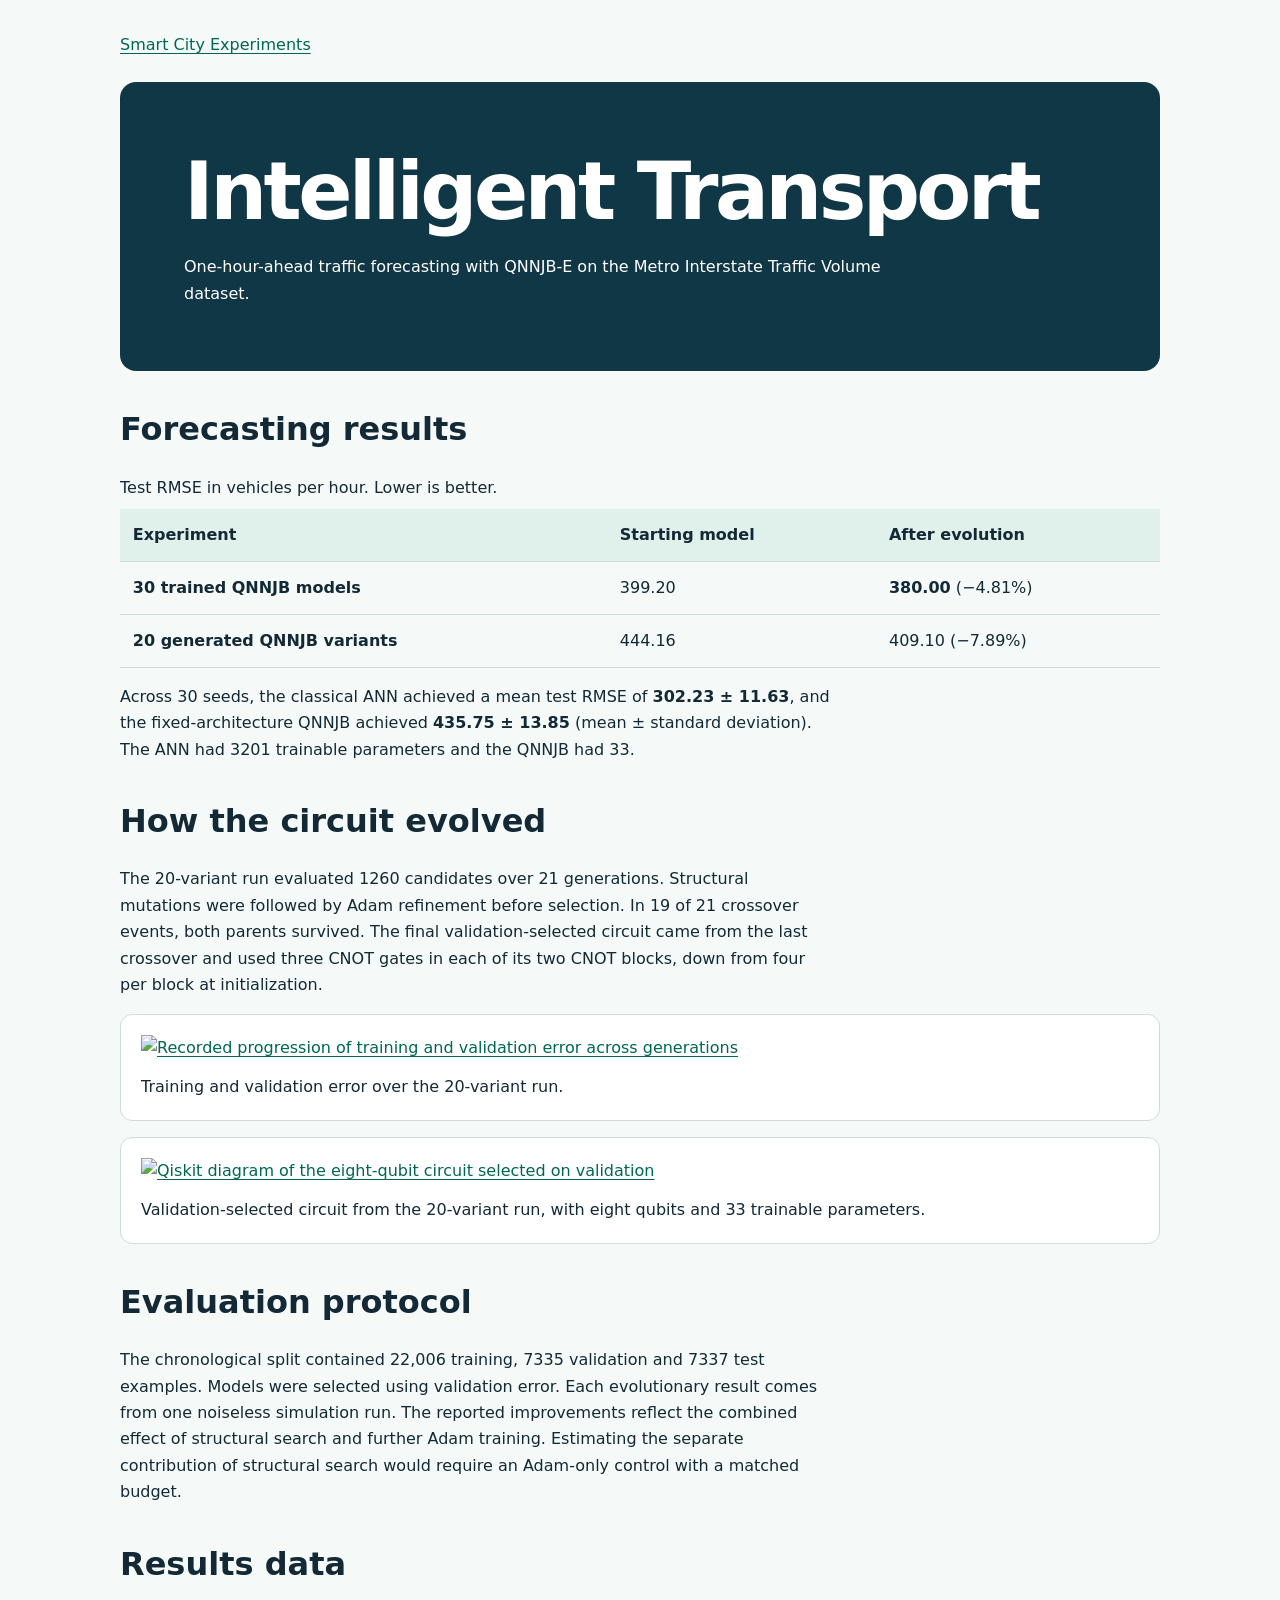
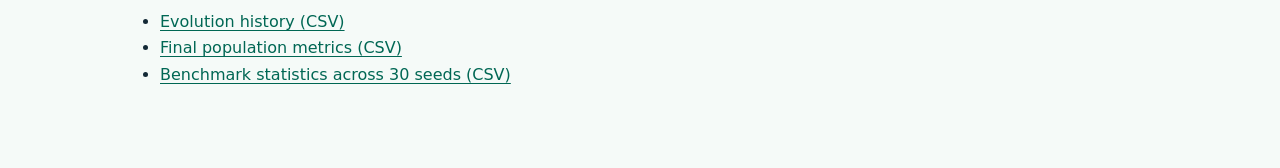
==== experiments/intelligent-transport/index.html @ 397f69bf "Add index.html for Intelligent Transport experiment This HTML file presents an intelligent transport" ====
<!doctype html>
<html lang="en">
<head>
<meta charset="utf-8">
<meta name="viewport" content="width=device-width, initial-scale=1">
<meta name="description" content="One-hour-ahead traffic forecasting with QNNJB-E on the Metro Interstate Traffic Volume dataset.">
<title>Intelligent Transport | Smart City Experiments</title>
<link rel="stylesheet" href="../../style.css">
</head>
<body>
<main>
<nav aria-label="Site"><a href="../../">Smart City Experiments</a></nav>
<header class="hero">
<h1>Intelligent Transport</h1>
<p>One-hour-ahead traffic forecasting with QNNJB-E on the Metro Interstate Traffic Volume dataset.</p>
</header>
<section aria-labelledby="results">
<h2 id="results">Forecasting results</h2>
<div class="table" tabindex="0" role="region" aria-label="Test RMSE comparison">
<table>
<caption>Test RMSE in vehicles per hour. Lower is better.</caption>
<thead><tr><th scope="col">Experiment</th><th scope="col">Starting model</th><th scope="col">After evolution</th></tr></thead>
<tbody>
<tr><th scope="row">30 trained QNNJB models</th><td>399.20</td><td><strong>380.00</strong> (−4.81%)</td></tr>
<tr><th scope="row">20 generated QNNJB variants</th><td>444.16</td><td>409.10 (−7.89%)</td></tr>
</tbody>
</table>
</div>
<p>Across 30 seeds, the classical ANN achieved a mean test RMSE of <strong>302.23 ± 11.63</strong>, and the fixed-architecture QNNJB achieved <strong>435.75 ± 13.85</strong> (mean ± standard deviation). The ANN had 3201 trainable parameters and the QNNJB had 33.</p>
</section>
<section aria-labelledby="evolution">
<h2 id="evolution">How the circuit evolved</h2>
<p>The 20-variant run evaluated 1260 candidates over 21 generations. Structural mutations were followed by Adam refinement before selection. In 19 of 21 crossover events, both parents survived. The final validation-selected circuit came from the last crossover and used three CNOT gates in each of its two CNOT blocks, down from four per block at initialization.</p>
<figure>
<a href="evolution_progress.png"><img src="evolution_progress.png" alt="Recorded progression of training and validation error across generations"></a>
<figcaption>Training and validation error over the 20-variant run.</figcaption>
</figure>
<figure>
<a href="winner_Qiskit.png"><img src="winner_Qiskit.png" alt="Qiskit diagram of the eight-qubit circuit selected on validation"></a>
<figcaption>Validation-selected circuit from the 20-variant run, with eight qubits and 33 trainable parameters.</figcaption>
</figure>
</section>
<section aria-labelledby="protocol">
<h2 id="protocol">Evaluation protocol</h2>
<p>The chronological split contained 22,006 training, 7335 validation and 7337 test examples. Models were selected using validation error. Each evolutionary result comes from one noiseless simulation run. The reported improvements reflect the combined effect of structural search and further Adam training. Estimating the separate contribution of structural search would require an Adam-only control with a matched budget.</p>
</section>
<section aria-labelledby="downloads">
<h2 id="downloads">Results data</h2>
<ul>
<li><a href="history.csv" download>Evolution history (CSV)</a></li>
<li><a href="final_population_metrics.csv" download>Final population metrics (CSV)</a></li>
<li><a href="statistics.csv" download>Benchmark statistics across 30 seeds (CSV)</a></li>
</ul>
</section>
</main>
</body>
</html>
---- style.css ----
:root{color-scheme:light;--ink:#132936;--accent:#006754;--line:#ccdcd8;--paper:#f5faf8}
*{box-sizing:border-box}
body{margin:0;background:var(--paper);color:var(--ink);font:1rem/1.65 system-ui,sans-serif}
main{width:min(100% - 2rem,65rem);margin:auto;padding:2rem 0 4rem}
.hero{background:#103746;color:white;padding:clamp(1.5rem,6vw,4rem);border-radius:1rem;margin:1.5rem 0 2.5rem}
h1,h2,h3{line-height:1.15;margin-top:0}
h1{font-size:clamp(2.4rem,7vw,5rem);letter-spacing:-.045em;margin-bottom:1rem}
h2{font-size:clamp(1.5rem,4vw,2rem)}
h3{font-size:1.45rem;margin-bottom:.5rem}
p{max-width:70ch}
.hero p,.card p{margin-bottom:0}
section{margin-top:2.5rem}
a{color:var(--accent);text-underline-offset:.2em}
a:focus-visible,[tabindex]:focus-visible{outline:3px solid var(--accent);outline-offset:4px}
.card,figure{padding:1.25rem;border:1px solid var(--line);border-radius:.75rem;background:white}
figure{margin:1rem 0}
figure img{display:block;width:100%;height:auto}
figcaption{margin-top:.75rem}
.table{overflow:auto}
table{width:100%;border-collapse:collapse;text-align:left}
caption{text-align:left;margin-bottom:.5rem}
th,td{padding:.8rem;border-bottom:1px solid var(--line)}
thead{background:#e0f0eb}
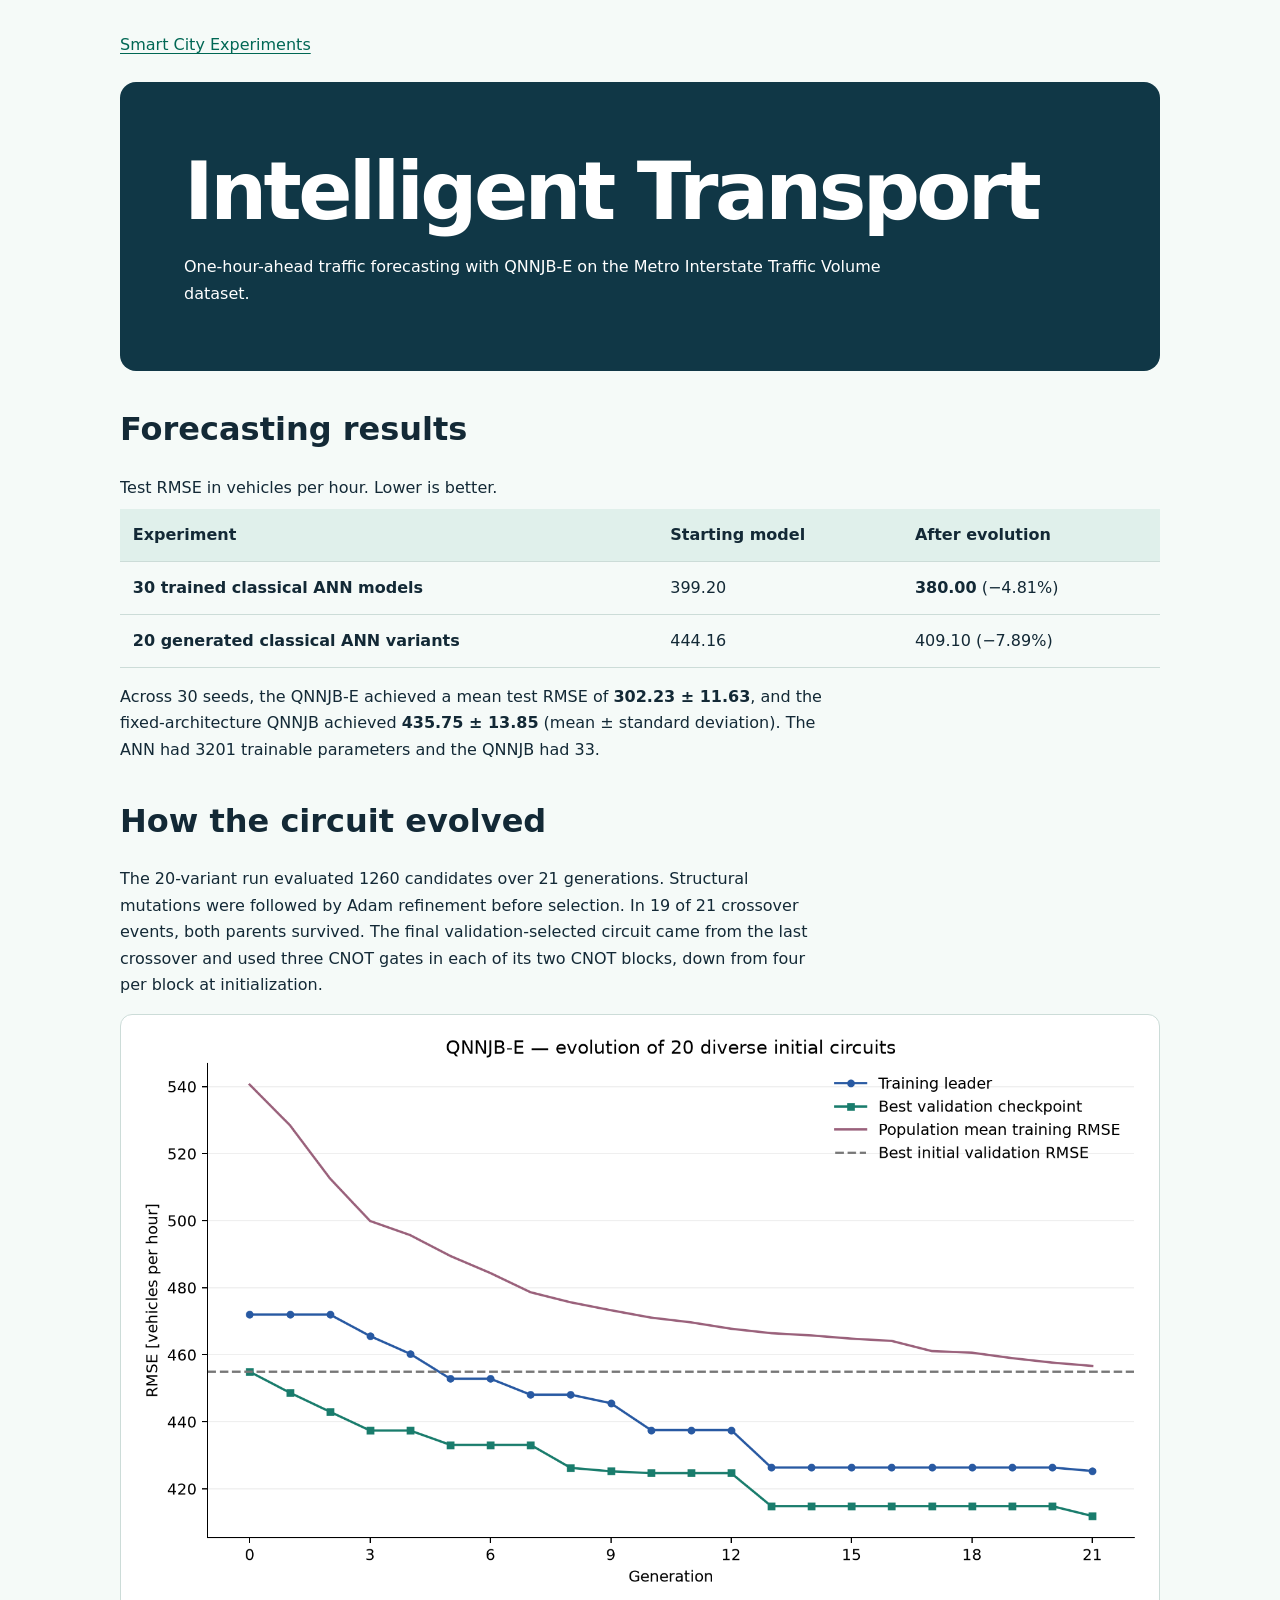
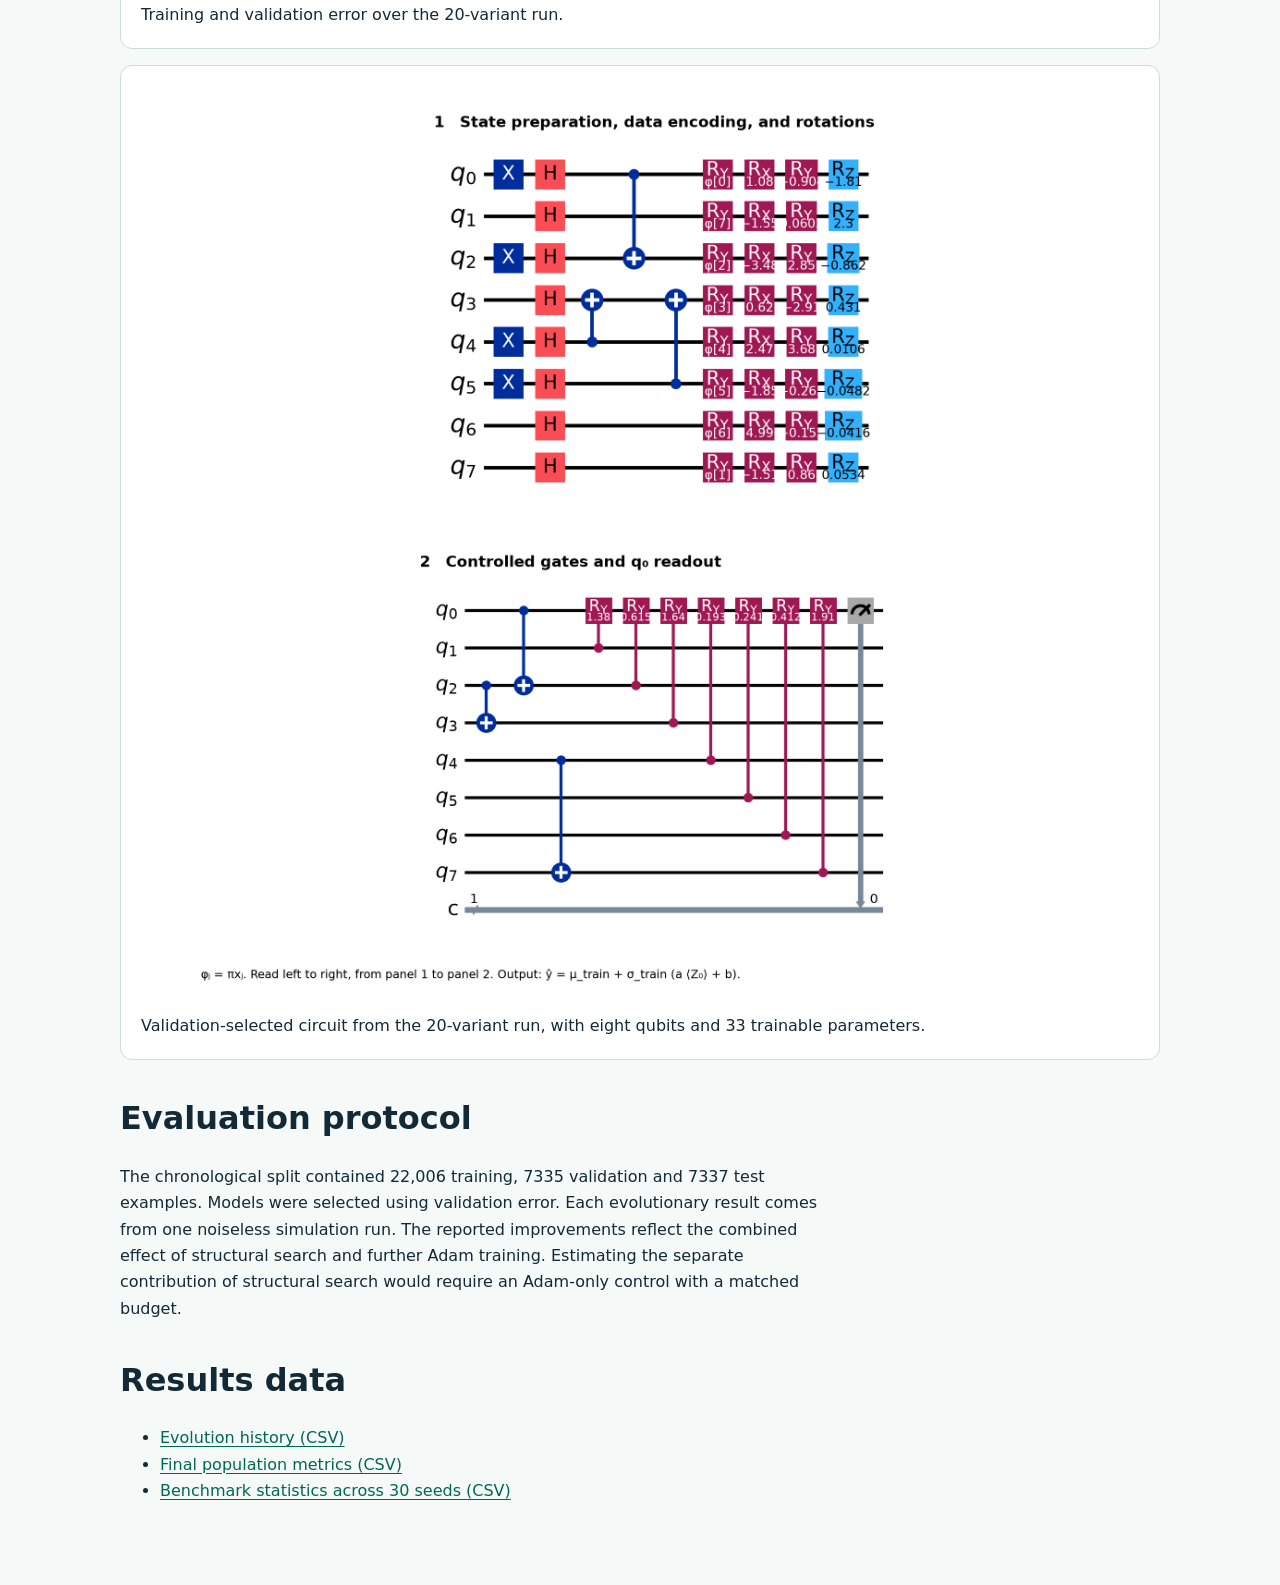
==== commit a09c96a9: "Update RMSE results and model descriptions in HTML" ====
--- a/experiments/intelligent-transport/index.html
+++ b/experiments/intelligent-transport/index.html
@@ -21,12 +21,12 @@
 <caption>Test RMSE in vehicles per hour. Lower is better.</caption>
 <thead><tr><th scope="col">Experiment</th><th scope="col">Starting model</th><th scope="col">After evolution</th></tr></thead>
 <tbody>
-<tr><th scope="row">30 trained QNNJB models</th><td>399.20</td><td><strong>380.00</strong> (−4.81%)</td></tr>
-<tr><th scope="row">20 generated QNNJB variants</th><td>444.16</td><td>409.10 (−7.89%)</td></tr>
+<tr><th scope="row">30 trained classical ANN models</th><td>399.20</td><td><strong>380.00</strong> (−4.81%)</td></tr>
+<tr><th scope="row">20 generated classical ANN variants</th><td>444.16</td><td>409.10 (−7.89%)</td></tr>
 </tbody>
 </table>
 </div>
-<p>Across 30 seeds, the classical ANN achieved a mean test RMSE of <strong>302.23 ± 11.63</strong>, and the fixed-architecture QNNJB achieved <strong>435.75 ± 13.85</strong> (mean ± standard deviation). The ANN had 3201 trainable parameters and the QNNJB had 33.</p>
+<p>Across 30 seeds, the QNNJB-E achieved a mean test RMSE of <strong>302.23 ± 11.63</strong>, and the fixed-architecture QNNJB achieved <strong>435.75 ± 13.85</strong> (mean ± standard deviation). The ANN had 3201 trainable parameters and the QNNJB had 33.</p>
 </section>
 <section aria-labelledby="evolution">
 <h2 id="evolution">How the circuit evolved</h2>
